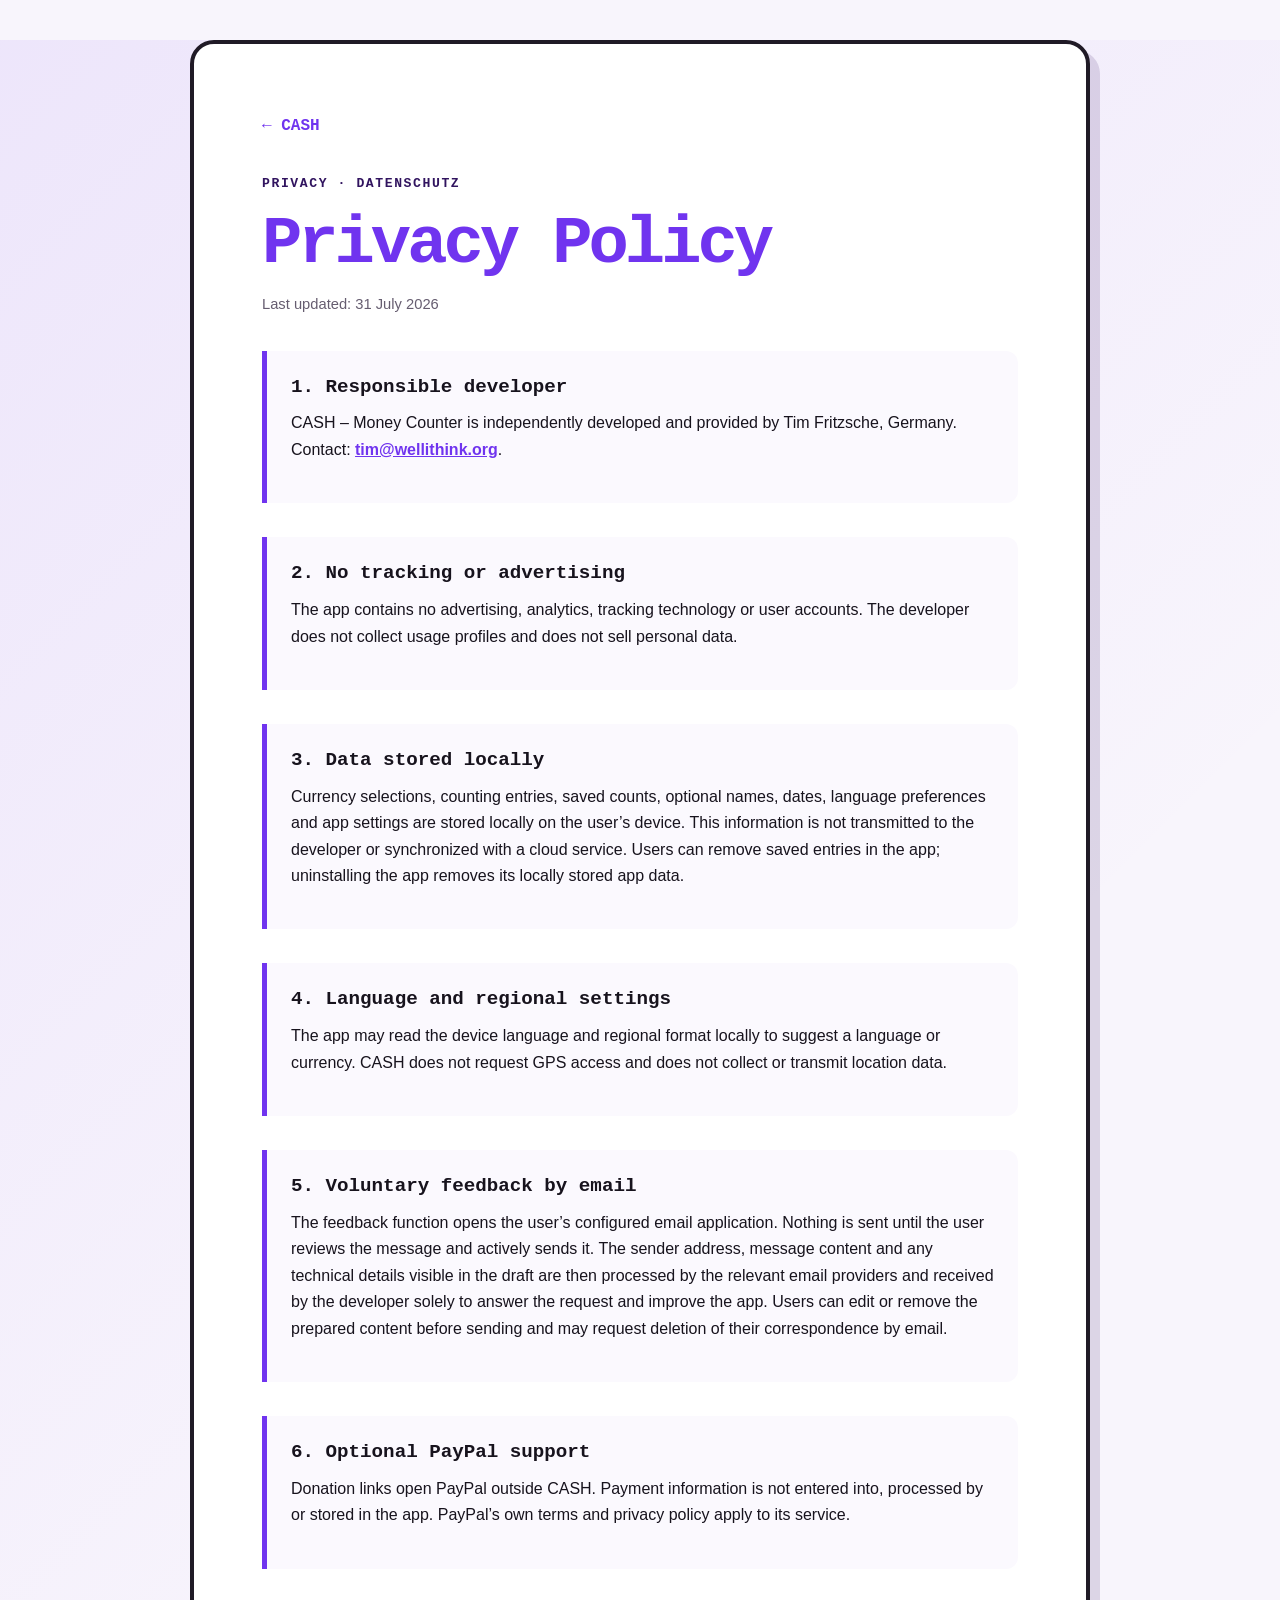
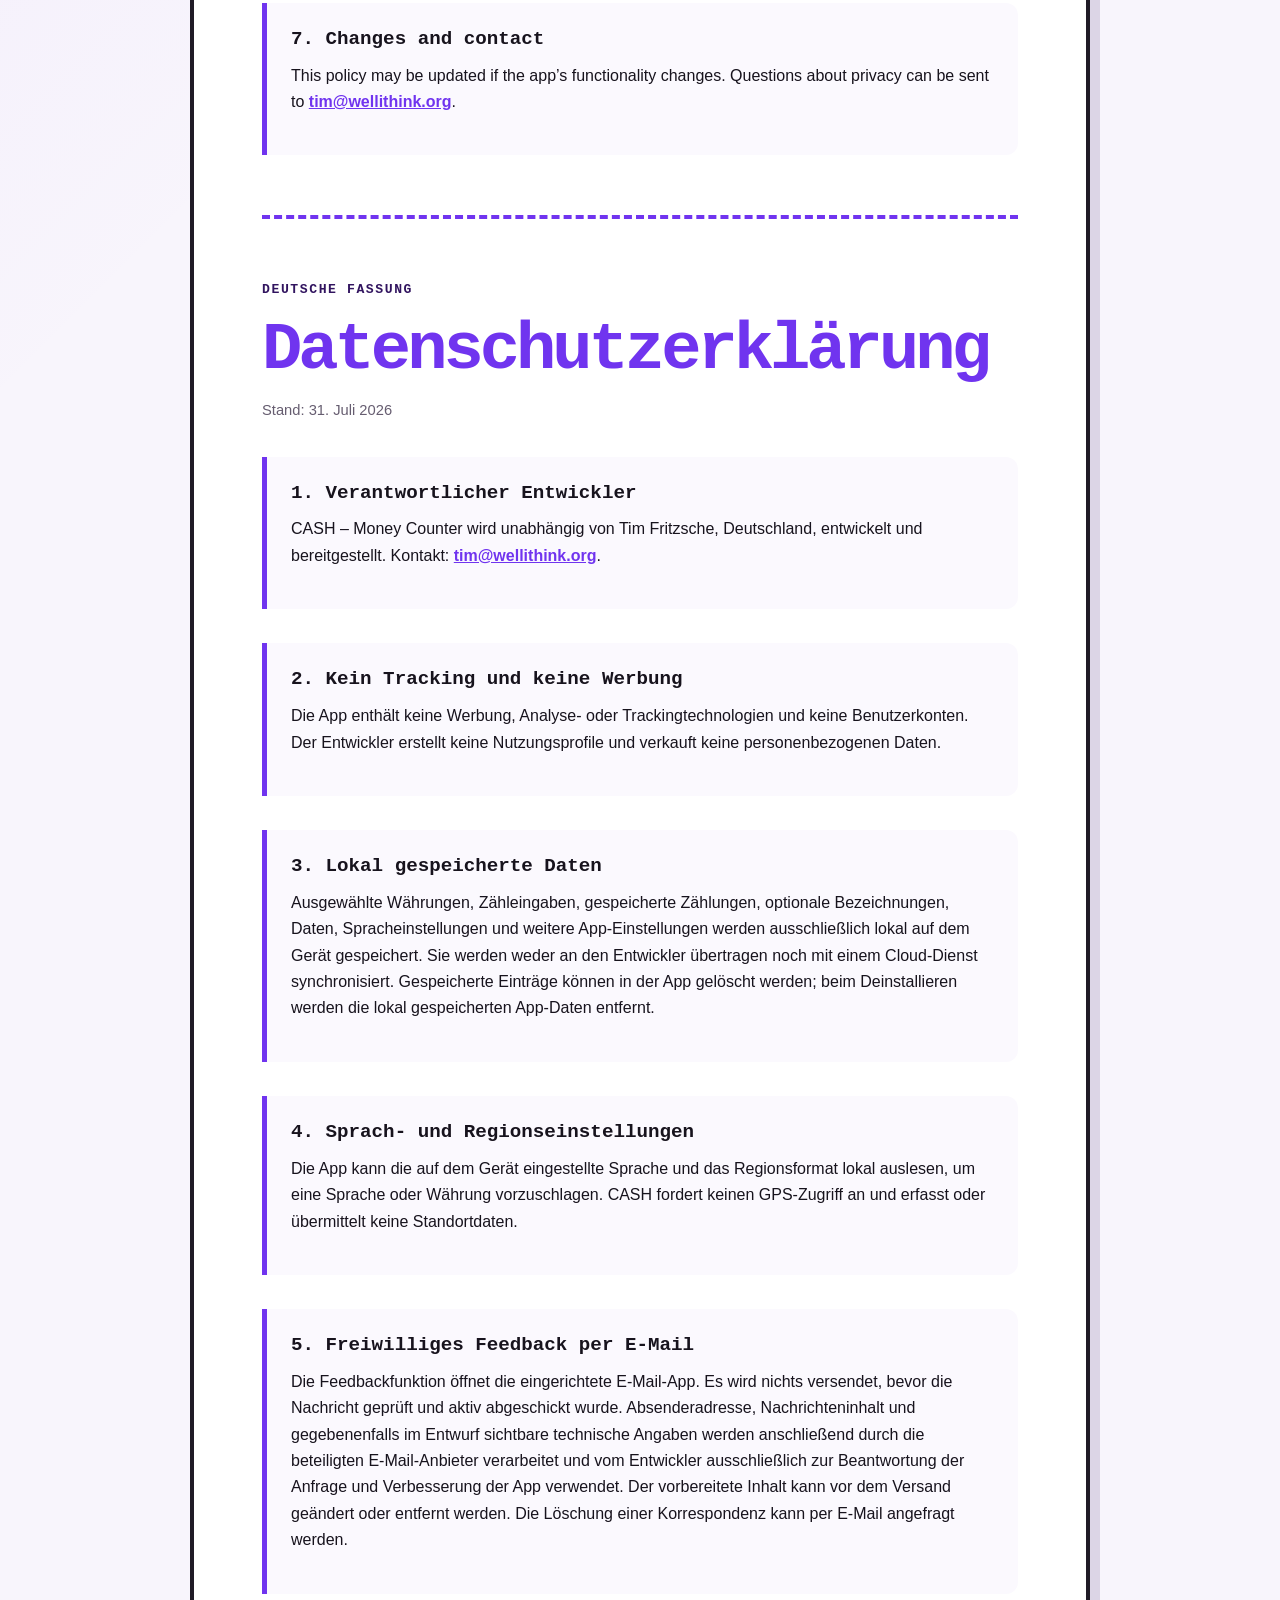
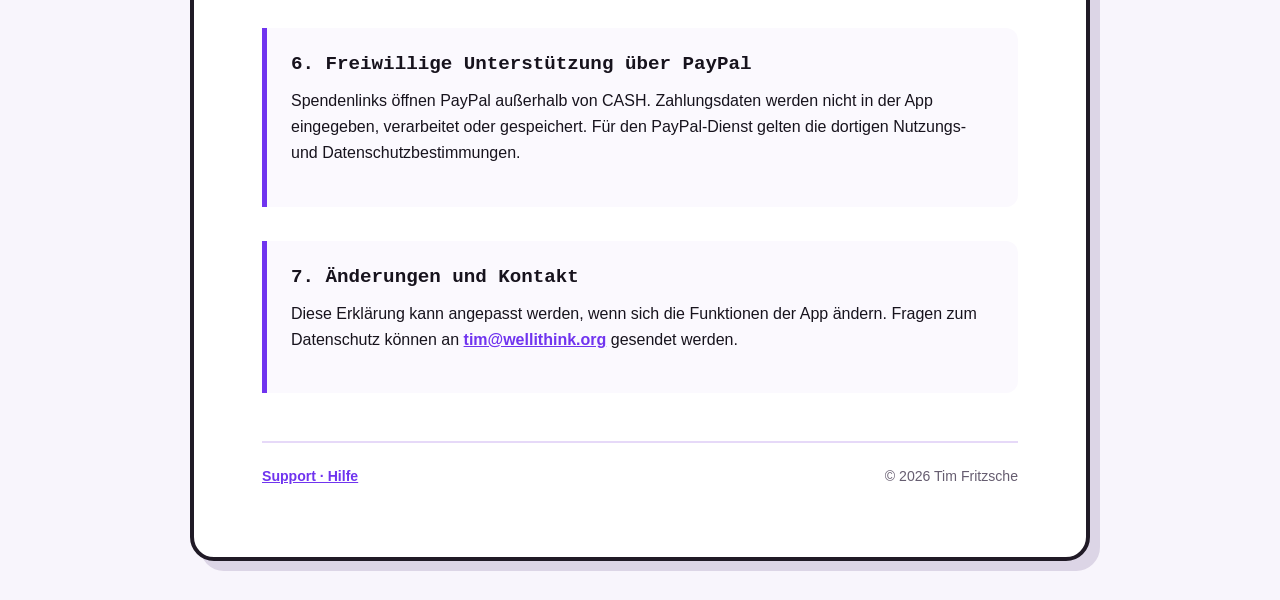
==== privacy.html @ 6a2e31dd "Add files via upload" ====
<!doctype html>
<html lang="en">
  <head>
    <meta charset="utf-8" />
    <meta name="viewport" content="width=device-width, initial-scale=1" />
    <meta name="description" content="Privacy policy for CASH – Money Counter." />
    <title>Privacy Policy · CASH</title>
    <link rel="stylesheet" href="styles.css" />
  </head>
  <body>
    <main class="shell document">
      <a class="back" href="index.html">← CASH</a>
      <p class="eyebrow">PRIVACY · DATENSCHUTZ</p>
      <h1>Privacy Policy</h1>
      <p class="meta">Last updated: 31 July 2026</p>

      <section>
        <h2>1. Responsible developer</h2>
        <p>
          CASH – Money Counter is independently developed and provided by Tim Fritzsche, Germany.
          Contact: <a href="mailto:tim@wellithink.org">tim@wellithink.org</a>.
        </p>
      </section>

      <section>
        <h2>2. No tracking or advertising</h2>
        <p>
          The app contains no advertising, analytics, tracking technology or user accounts. The
          developer does not collect usage profiles and does not sell personal data.
        </p>
      </section>

      <section>
        <h2>3. Data stored locally</h2>
        <p>
          Currency selections, counting entries, saved counts, optional names, dates, language
          preferences and app settings are stored locally on the user’s device. This information is
          not transmitted to the developer or synchronized with a cloud service. Users can remove
          saved entries in the app; uninstalling the app removes its locally stored app data.
        </p>
      </section>

      <section>
        <h2>4. Language and regional settings</h2>
        <p>
          The app may read the device language and regional format locally to suggest a language or
          currency. CASH does not request GPS access and does not collect or transmit location data.
        </p>
      </section>

      <section>
        <h2>5. Voluntary feedback by email</h2>
        <p>
          The feedback function opens the user’s configured email application. Nothing is sent until
          the user reviews the message and actively sends it. The sender address, message content and
          any technical details visible in the draft are then processed by the relevant email
          providers and received by the developer solely to answer the request and improve the app.
          Users can edit or remove the prepared content before sending and may request deletion of
          their correspondence by email.
        </p>
      </section>

      <section>
        <h2>6. Optional PayPal support</h2>
        <p>
          Donation links open PayPal outside CASH. Payment information is not entered into, processed
          by or stored in the app. PayPal’s own terms and privacy policy apply to its service.
        </p>
      </section>

      <section>
        <h2>7. Changes and contact</h2>
        <p>
          This policy may be updated if the app’s functionality changes. Questions about privacy can
          be sent to <a href="mailto:tim@wellithink.org">tim@wellithink.org</a>.
        </p>
      </section>

      <hr />

      <p class="eyebrow">DEUTSCHE FASSUNG</p>
      <h1>Datenschutzerklärung</h1>
      <p class="meta">Stand: 31. Juli 2026</p>

      <section>
        <h2>1. Verantwortlicher Entwickler</h2>
        <p>
          CASH – Money Counter wird unabhängig von Tim Fritzsche, Deutschland, entwickelt und
          bereitgestellt. Kontakt: <a href="mailto:tim@wellithink.org">tim@wellithink.org</a>.
        </p>
      </section>

      <section>
        <h2>2. Kein Tracking und keine Werbung</h2>
        <p>
          Die App enthält keine Werbung, Analyse- oder Trackingtechnologien und keine Benutzerkonten.
          Der Entwickler erstellt keine Nutzungsprofile und verkauft keine personenbezogenen Daten.
        </p>
      </section>

      <section>
        <h2>3. Lokal gespeicherte Daten</h2>
        <p>
          Ausgewählte Währungen, Zähleingaben, gespeicherte Zählungen, optionale Bezeichnungen, Daten,
          Spracheinstellungen und weitere App-Einstellungen werden ausschließlich lokal auf dem
          Gerät gespeichert. Sie werden weder an den Entwickler übertragen noch mit einem
          Cloud-Dienst synchronisiert. Gespeicherte Einträge können in der App gelöscht werden; beim
          Deinstallieren werden die lokal gespeicherten App-Daten entfernt.
        </p>
      </section>

      <section>
        <h2>4. Sprach- und Regionseinstellungen</h2>
        <p>
          Die App kann die auf dem Gerät eingestellte Sprache und das Regionsformat lokal auslesen,
          um eine Sprache oder Währung vorzuschlagen. CASH fordert keinen GPS-Zugriff an und erfasst
          oder übermittelt keine Standortdaten.
        </p>
      </section>

      <section>
        <h2>5. Freiwilliges Feedback per E-Mail</h2>
        <p>
          Die Feedbackfunktion öffnet die eingerichtete E-Mail-App. Es wird nichts versendet, bevor
          die Nachricht geprüft und aktiv abgeschickt wurde. Absenderadresse, Nachrichteninhalt und
          gegebenenfalls im Entwurf sichtbare technische Angaben werden anschließend durch die
          beteiligten E-Mail-Anbieter verarbeitet und vom Entwickler ausschließlich zur Beantwortung
          der Anfrage und Verbesserung der App verwendet. Der vorbereitete Inhalt kann vor dem
          Versand geändert oder entfernt werden. Die Löschung einer Korrespondenz kann per E-Mail
          angefragt werden.
        </p>
      </section>

      <section>
        <h2>6. Freiwillige Unterstützung über PayPal</h2>
        <p>
          Spendenlinks öffnen PayPal außerhalb von CASH. Zahlungsdaten werden nicht in der App
          eingegeben, verarbeitet oder gespeichert. Für den PayPal-Dienst gelten die dortigen
          Nutzungs- und Datenschutzbestimmungen.
        </p>
      </section>

      <section>
        <h2>7. Änderungen und Kontakt</h2>
        <p>
          Diese Erklärung kann angepasst werden, wenn sich die Funktionen der App ändern. Fragen zum
          Datenschutz können an <a href="mailto:tim@wellithink.org">tim@wellithink.org</a> gesendet
          werden.
        </p>
      </section>

      <footer>
        <a href="support.html">Support · Hilfe</a>
        <span>© 2026 Tim Fritzsche</span>
      </footer>
    </main>
  </body>
</html>
---- styles.css ----
:root {
  color-scheme: light;
  --purple: #7034ef;
  --purple-dark: #31145f;
  --purple-soft: #f2e9ff;
  --ink: #17131d;
  --muted: #665d70;
  --line: #201a26;
  --white: #ffffff;
}

* {
  box-sizing: border-box;
}

html {
  background: #f8f5fc;
}

body {
  margin: 0;
  min-height: 100vh;
  color: var(--ink);
  background:
    linear-gradient(135deg, rgba(112, 52, 239, 0.08), transparent 40%),
    #f8f5fc;
  font-family: Inter, ui-sans-serif, -apple-system, BlinkMacSystemFont, "Segoe UI", sans-serif;
  line-height: 1.65;
}

a {
  color: var(--purple);
  font-weight: 700;
}

.shell {
  width: min(900px, calc(100% - 32px));
  margin: 40px auto;
  padding: clamp(28px, 6vw, 68px);
  background: var(--white);
  border: 4px solid var(--line);
  border-radius: 24px;
  box-shadow: 10px 10px 0 rgba(49, 20, 95, 0.14);
}

.hero {
  min-height: calc(100vh - 80px);
  display: flex;
  flex-direction: column;
  justify-content: center;
  text-align: center;
}

.pixel-mark {
  width: 78px;
  height: 78px;
  margin: 0 auto 24px;
  display: grid;
  place-items: center;
  color: var(--white);
  background: var(--purple);
  border: 4px solid var(--line);
  border-radius: 14px;
  box-shadow: 6px 6px 0 var(--purple-soft);
  font: 800 42px/1 ui-monospace, "Cascadia Mono", monospace;
}

h1,
h2,
h3,
.eyebrow,
.button,
.back {
  font-family: ui-monospace, "Cascadia Mono", "SFMono-Regular", Consolas, monospace;
}

h1 {
  margin: 0 0 14px;
  color: var(--purple);
  font-size: clamp(2.6rem, 10vw, 5.7rem);
  line-height: 1;
  letter-spacing: -0.06em;
}

.document h1 {
  font-size: clamp(2.1rem, 7vw, 4.2rem);
}

h2 {
  margin: 0 0 10px;
  font-size: 1.2rem;
  line-height: 1.35;
}

h3 {
  margin: 28px 0 6px;
  font-size: 1rem;
}

p {
  margin: 0 0 16px;
}

.lead {
  margin: 0 0 4px;
  font-size: clamp(1.1rem, 3vw, 1.45rem);
}

.muted,
.meta {
  color: var(--muted);
}

.meta {
  font-size: 0.92rem;
}

.eyebrow {
  margin-bottom: 16px;
  color: var(--purple-dark);
  font-size: 0.82rem;
  font-weight: 900;
  letter-spacing: 0.12em;
}

.button-grid {
  display: grid;
  grid-template-columns: repeat(2, minmax(0, 1fr));
  gap: 16px;
  margin: 44px 0;
}

.button {
  display: inline-flex;
  min-height: 58px;
  align-items: center;
  justify-content: center;
  padding: 12px 18px;
  color: var(--ink);
  background: var(--white);
  border: 3px solid var(--line);
  border-radius: 12px;
  text-decoration: none;
  box-shadow: 5px 5px 0 var(--purple-soft);
}

.button:hover,
.button:focus-visible {
  transform: translate(-2px, -2px);
  box-shadow: 7px 7px 0 var(--purple-soft);
}

.button.primary {
  color: var(--white);
  background: var(--purple);
}

.back {
  display: inline-block;
  margin-bottom: 34px;
  text-decoration: none;
}

section {
  margin: 34px 0;
  padding: 24px;
  background: #fbf9fe;
  border-left: 5px solid var(--purple);
  border-radius: 0 12px 12px 0;
}

.support-card {
  margin: 34px 0;
  padding: 28px;
  background: var(--purple-soft);
  border: 3px solid var(--line);
  border-radius: 16px;
}

.support-card .button {
  width: 100%;
  margin: 8px 0 18px;
}

hr {
  margin: 60px 0;
  border: 0;
  border-top: 4px dashed var(--purple);
}

footer {
  display: flex;
  flex-wrap: wrap;
  justify-content: space-between;
  gap: 12px;
  margin-top: 48px;
  padding-top: 22px;
  color: var(--muted);
  border-top: 2px solid #e6d9f8;
  font-size: 0.88rem;
}

@media (max-width: 620px) {
  .shell {
    width: min(100% - 20px, 900px);
    margin: 10px auto;
    border-width: 3px;
    border-radius: 18px;
    box-shadow: 5px 5px 0 rgba(49, 20, 95, 0.14);
  }

  .hero {
    min-height: calc(100vh - 20px);
  }

  .button-grid {
    grid-template-columns: 1fr;
  }

  section,
  .support-card {
    padding: 18px;
  }
}
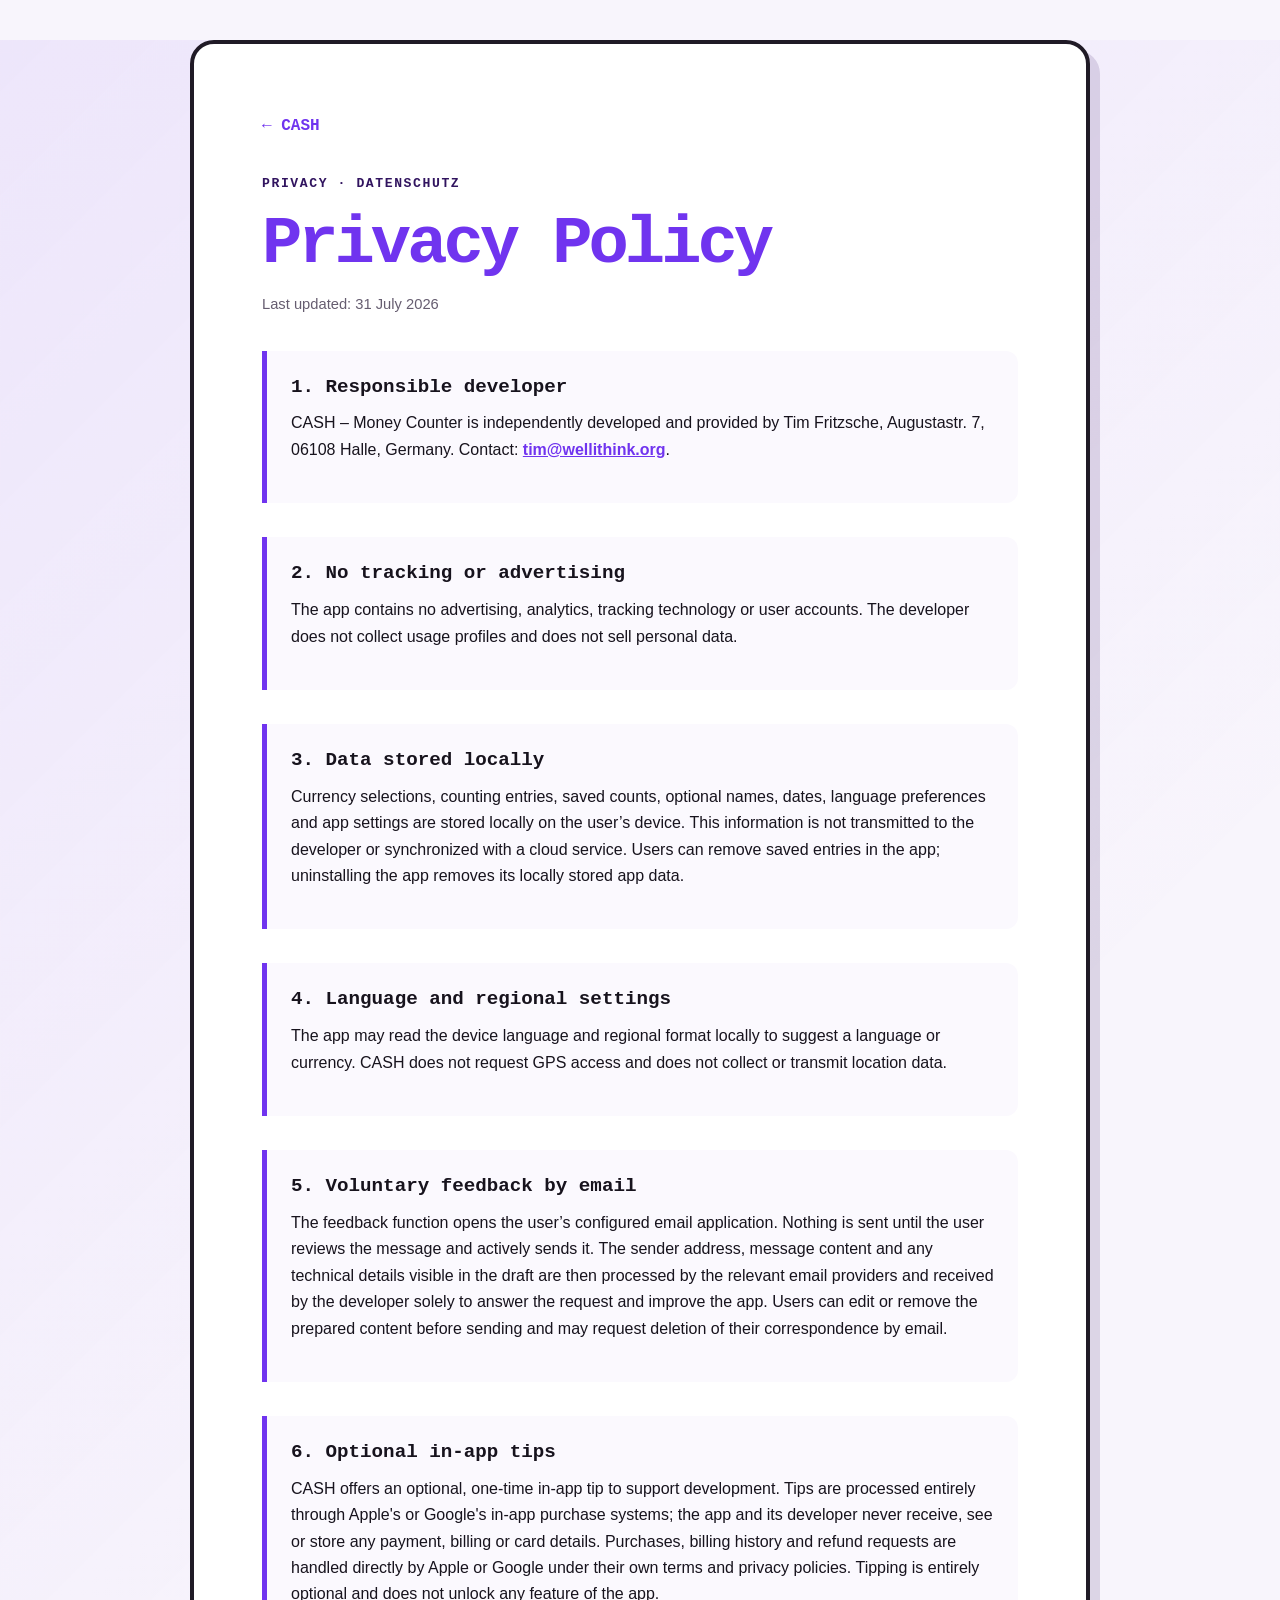
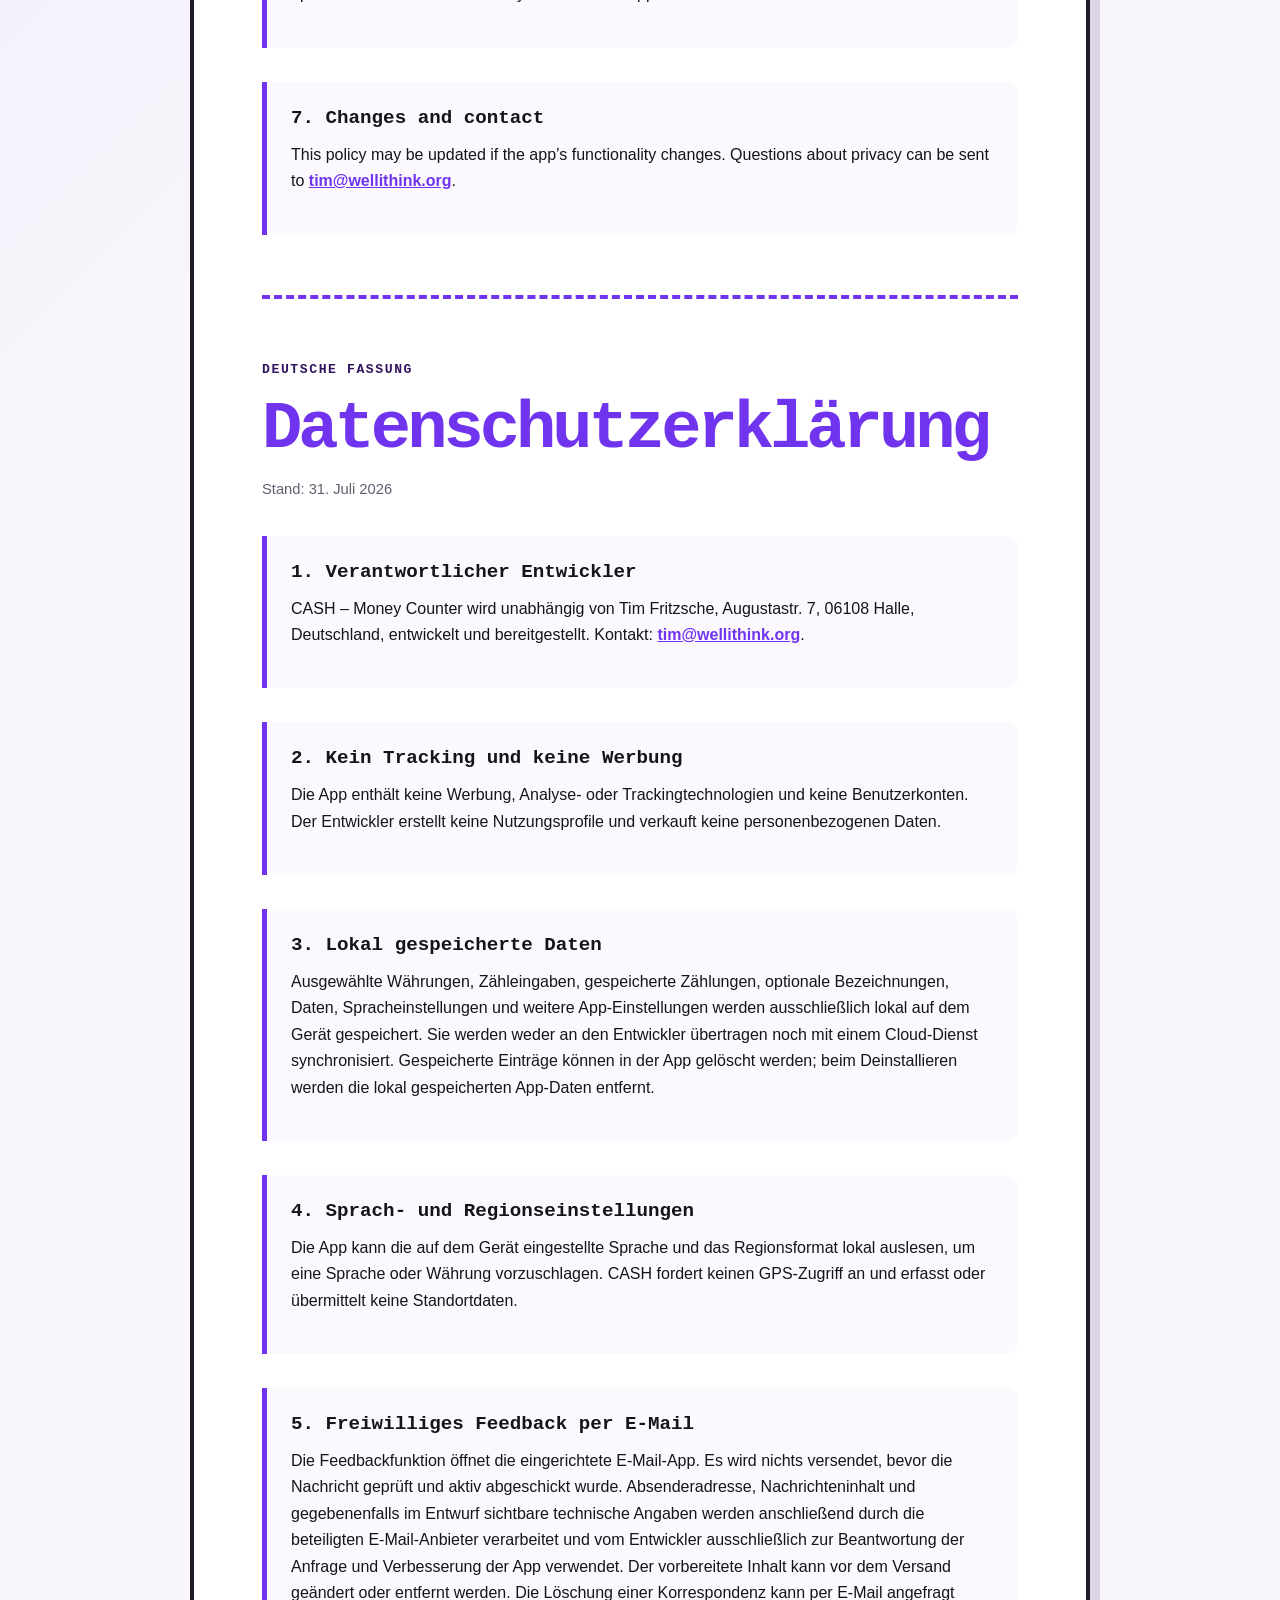
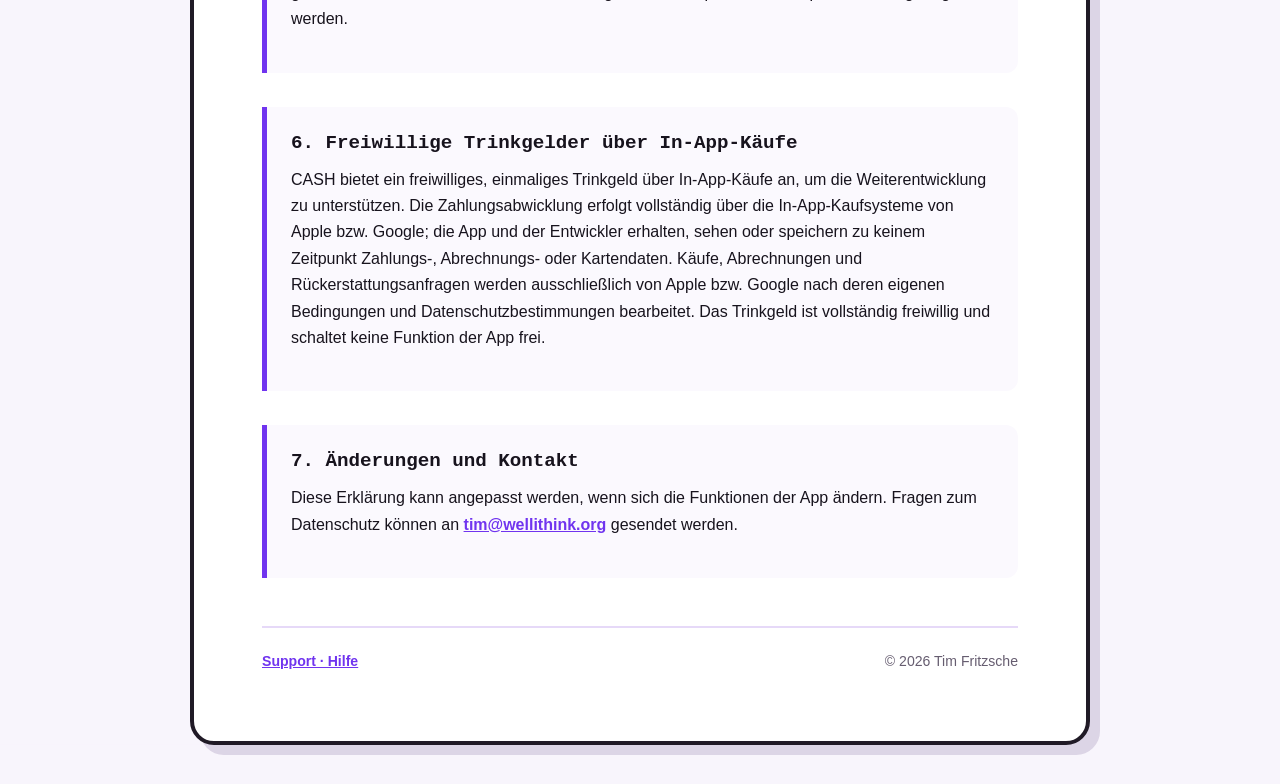
==== commit b5a2c6d0: "Update developer contact and donation section wording" ====
--- a/privacy.html
+++ b/privacy.html
@@ -17,7 +17,8 @@
       <section>
         <h2>1. Responsible developer</h2>
         <p>
-          CASH – Money Counter is independently developed and provided by Tim Fritzsche, Germany.
+          CASH – Money Counter is independently developed and provided by Tim Fritzsche,
+          Augustastr. 7, 06108 Halle, Germany.
           Contact: <a href="mailto:tim@wellithink.org">tim@wellithink.org</a>.
         </p>
       </section>
@@ -61,10 +62,14 @@
       </section>
 
       <section>
-        <h2>6. Optional PayPal support</h2>
+        <h2>6. Optional in-app tips</h2>
         <p>
-          Donation links open PayPal outside CASH. Payment information is not entered into, processed
-          by or stored in the app. PayPal’s own terms and privacy policy apply to its service.
+          CASH offers an optional, one-time in-app tip to support development. Tips are processed
+          entirely through Apple's or Google's in-app purchase systems; the app and its developer
+          never receive, see or store any payment, billing or card details. Purchases, billing
+          history and refund requests are handled directly by Apple or Google under their own terms
+          and privacy policies. Tipping is entirely optional and does not unlock any feature of the
+          app.
         </p>
       </section>
 
@@ -85,8 +90,9 @@
       <section>
         <h2>1. Verantwortlicher Entwickler</h2>
         <p>
-          CASH – Money Counter wird unabhängig von Tim Fritzsche, Deutschland, entwickelt und
-          bereitgestellt. Kontakt: <a href="mailto:tim@wellithink.org">tim@wellithink.org</a>.
+          CASH – Money Counter wird unabhängig von Tim Fritzsche, Augustastr. 7, 06108 Halle,
+          Deutschland, entwickelt und bereitgestellt. Kontakt:
+          <a href="mailto:tim@wellithink.org">tim@wellithink.org</a>.
         </p>
       </section>
 
@@ -132,11 +138,15 @@
       </section>
 
       <section>
-        <h2>6. Freiwillige Unterstützung über PayPal</h2>
+        <h2>6. Freiwillige Trinkgelder über In-App-Käufe</h2>
         <p>
-          Spendenlinks öffnen PayPal außerhalb von CASH. Zahlungsdaten werden nicht in der App
-          eingegeben, verarbeitet oder gespeichert. Für den PayPal-Dienst gelten die dortigen
-          Nutzungs- und Datenschutzbestimmungen.
+          CASH bietet ein freiwilliges, einmaliges Trinkgeld über In-App-Käufe an, um die
+          Weiterentwicklung zu unterstützen. Die Zahlungsabwicklung erfolgt vollständig über die
+          In-App-Kaufsysteme von Apple bzw. Google; die App und der Entwickler erhalten, sehen oder
+          speichern zu keinem Zeitpunkt Zahlungs-, Abrechnungs- oder Kartendaten. Käufe,
+          Abrechnungen und Rückerstattungsanfragen werden ausschließlich von Apple bzw. Google nach
+          deren eigenen Bedingungen und Datenschutzbestimmungen bearbeitet. Das Trinkgeld ist
+          vollständig freiwillig und schaltet keine Funktion der App frei.
         </p>
       </section>
 
